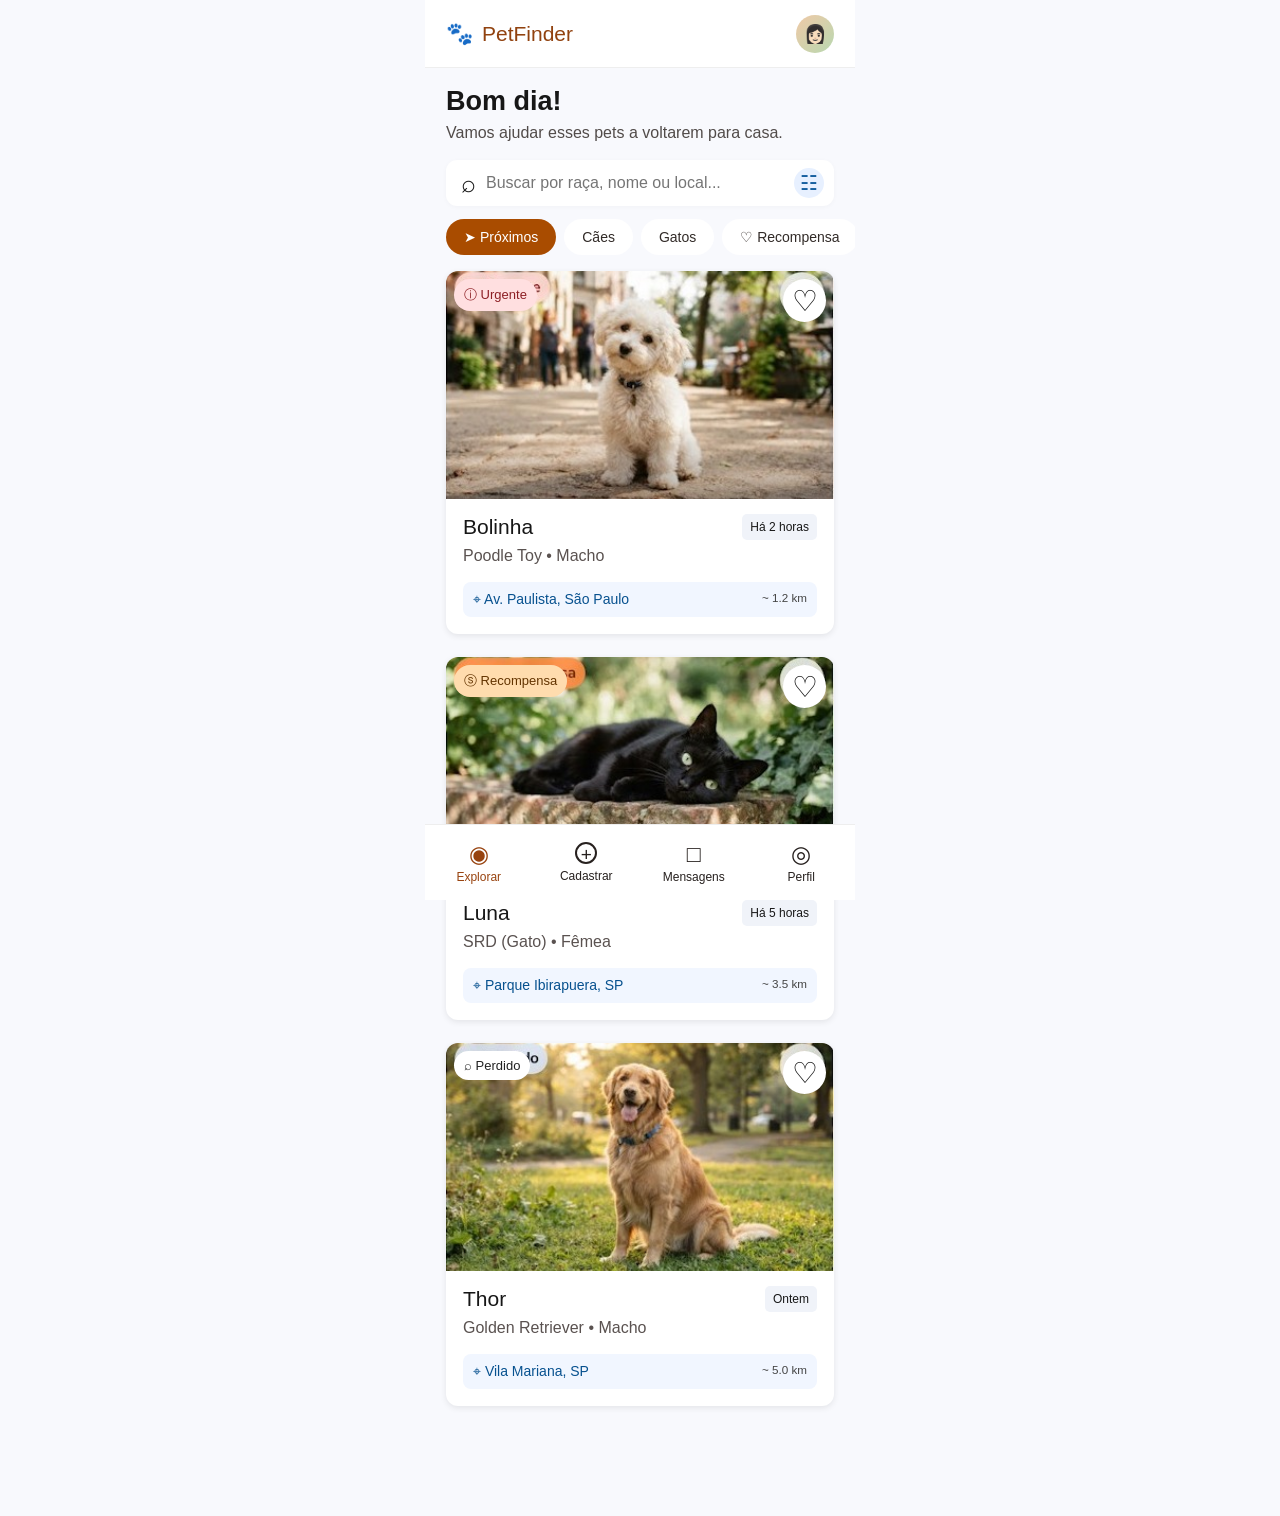
==== index.html @ 597fe2fa "feat/commit-inicial" ====
<!doctype html><html lang="pt-BR"><head><meta charset="UTF-8"><meta name="viewport" content="width=device-width,initial-scale=1.0"><meta http-equiv="refresh" content="0;url=explorar.html"><title>PetFinder</title></head><body></body></html>
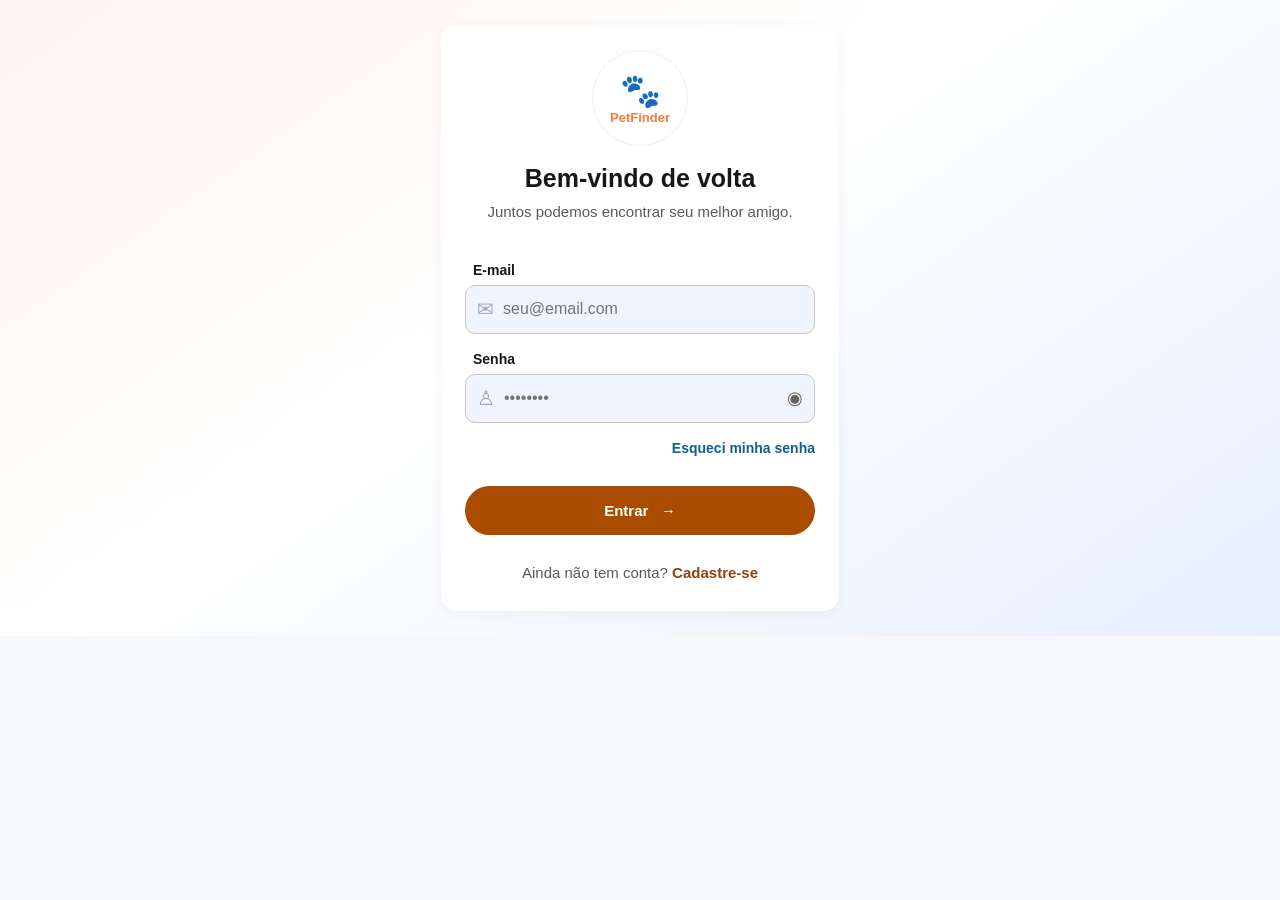
==== commit 5b7702af: "Adicionando mapa no cadastro de pet" ====
--- a/index.html
+++ b/index.html
@@ -1 +1,13 @@
-<!doctype html><html lang="pt-BR"><head><meta charset="UTF-8"><meta name="viewport" content="width=device-width,initial-scale=1.0"><meta http-equiv="refresh" content="0;url=explorar.html"><title>PetFinder</title></head><body></body></html>+<!doctype html>
+<html lang="pt-BR">
+
+<head>
+    <meta charset="UTF-8">
+    <meta name="viewport" content="width=device-width,initial-scale=1.0">
+    <meta http-equiv="refresh" content="0;url=explorar.html">
+    <title>PetFinder</title>
+</head>
+
+<body></body>
+
+</html>
